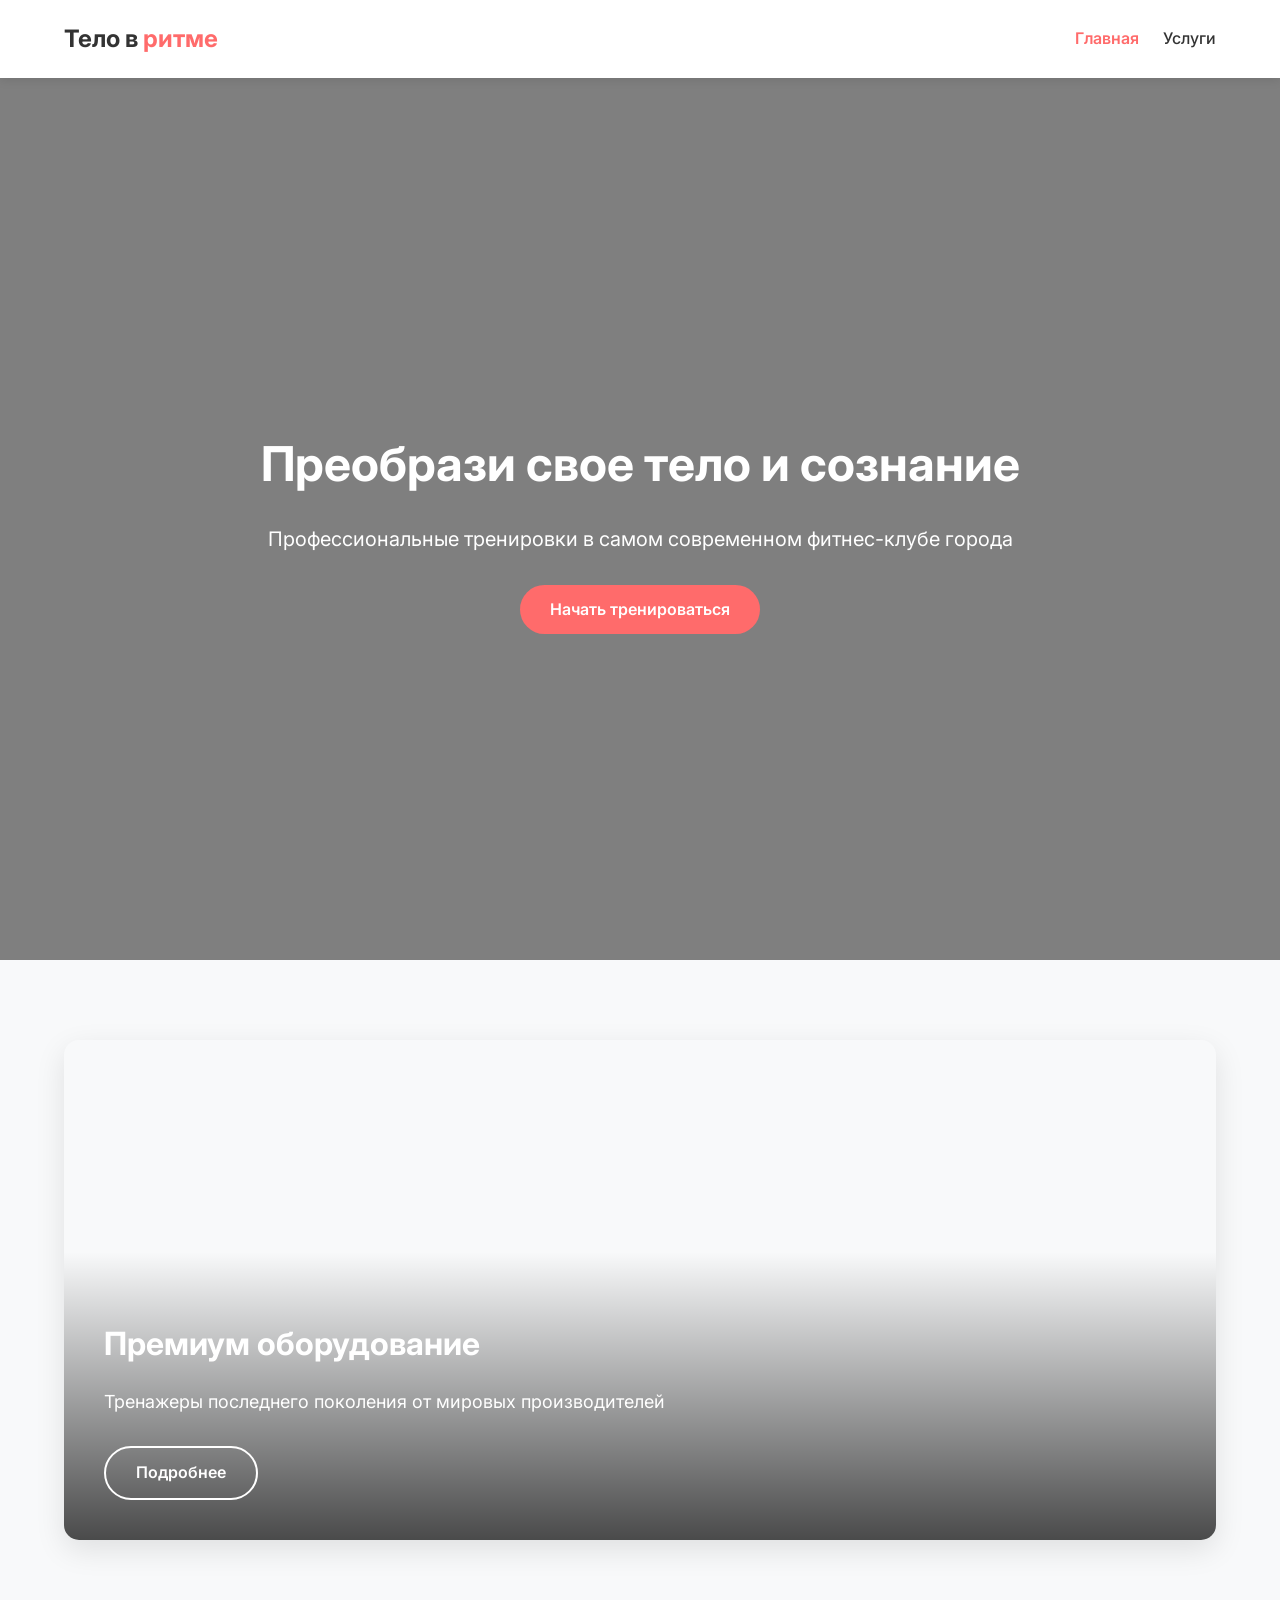
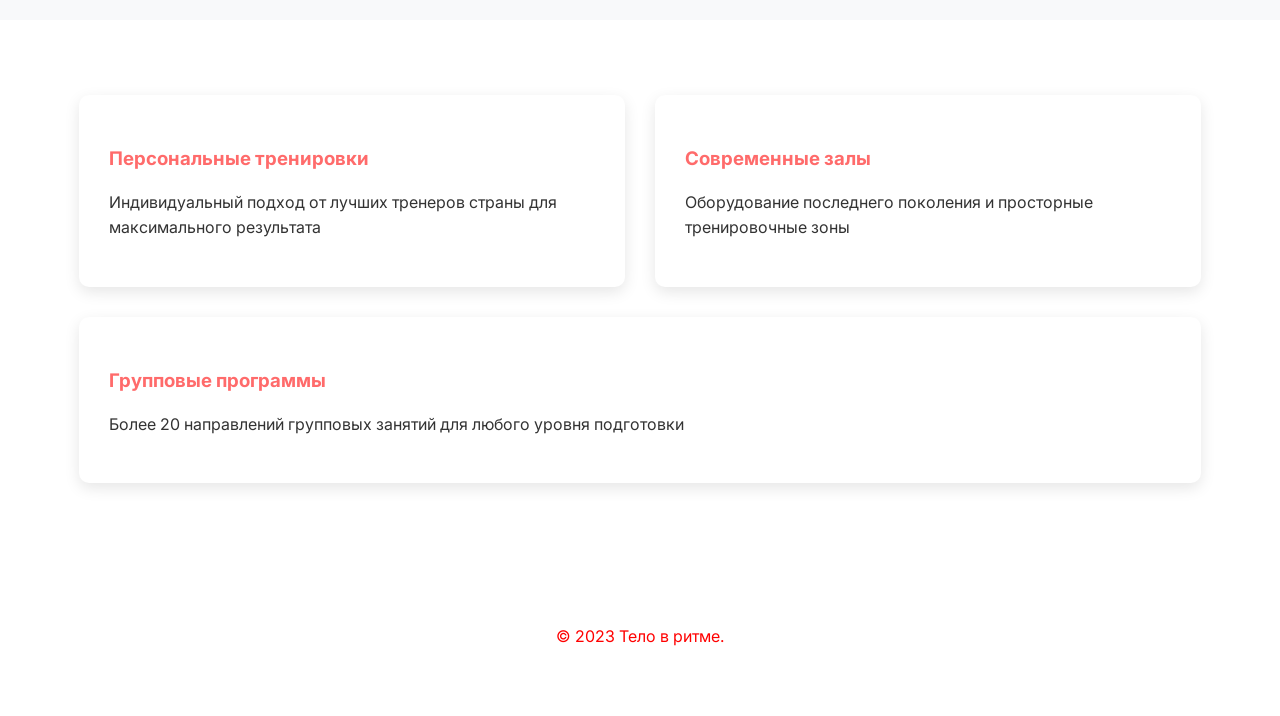
==== index.html @ a2f5a1ae "first-two-pages" ====
<!DOCTYPE html>
<html lang="ru">
<head>
  <meta charset="UTF-8">
  <meta name="viewport" content="width=device-width, initial-scale=1.0">
  <title>Тело в ритме | Премиум фитнес-клуб</title>
  <link href="https://fonts.googleapis.com/css2?family=Inter:wght@400;500;600;700&display=swap" rel="stylesheet">
  <link rel="stylesheet" href="style.css">
</head>
<body>
  <header>
    <div class="container header-content">
      <div class="logo">Тело в <span>ритме</span></div>
      <nav>
        <a href="index.html" class="active">Главная</a>
        <a href="services.html">Услуги</a>
      </nav>
    </div>
  </header>
  <section class="hero">
    <div class="container">
      <div class="hero-content">
        <h1>Преобрази свое тело и сознание</h1>
        <p>Профессиональные тренировки в самом современном фитнес-клубе города</p>
        <a href="services.html" class="btn">Начать тренироваться</a>
      </div>
    </div>
  </section>
  <section class="slider-section">
    <div class="container">
      <div class="slider">
        <div class="slide active">
          <div class="slide-image" style="background-image: url('https://images.unsplash.com/photo-1571902943202-507ec2618e8f?ixlib=rb-4.0.3&ixid=M3wxMjA3fDB8MHxwaG90by1wYWdlfHx8fGVufDB8fHx8fA%3D%3D&auto=format&fit=crop&w=1450&q=80');"></div>
          <div class="slide-content">
            <h2>Премиум оборудование</h2>
            <p>Тренажеры последнего поколения от мировых производителей</p>
            <a href="#" class="btn btn-slide">Подробнее</a>
          </div>
        </div>
        <div class="slide">
          <div class="slide-image" style="background-image: url('https://images.unsplash.com/photo-1571019614242-c5c5dee9f50b?ixlib=rb-1.2.1&auto=format&fit=crop&w=1350&q=80');"></div>
          <div class="slide-content">
            <h2>Групповые занятия</h2>
            <p>20+ направлений для любого уровня подготовки</p>
            <a href="#" class="btn btn-slide">Подробнее</a>
          </div>
        </div>
        <div class="slide">
          <div class="slide-image" style="background-image: url('https://images.unsplash.com/photo-1538805060514-97d9cc17730c?ixlib=rb-1.2.1&auto=format&fit=crop&w=1350&q=80');"></div>
          <div class="slide-content">
            <h2>Персональный подход</h2>
            <p>Индивидуальные программы от лучших тренеров</p>
            <a href="#" class="btn btn-slide">Подробнее</a>
          </div>
        </div>
      </div>
    </div>
  </section>
  <main class="container">
    <section class="features">
      <div class="feature-card">
        <h3>Персональные тренировки</h3>
        <p>Индивидуальный подход от лучших тренеров страны для максимального результата</p>
      </div>
      <div class="feature-card">
        <h3>Современные залы</h3>
        <p>Оборудование последнего поколения и просторные тренировочные зоны</p>
      </div>
      <div class="feature-card">
        <h3>Групповые программы</h3>
        <p>Более 20 направлений групповых занятий для любого уровня подготовки</p>
      </div>
    </section>
  </main>
  <footer>
    <div class="container">
      <p>© 2023 Тело в ритме.</p>
    </div>
  </footer>
</body>
</html>
---- style.css ----
/* Общие стили */
body {
  font-family: 'Inter', sans-serif;
  margin: 0;
  padding: 0;
  color: #333;
  line-height: 1.6;
}
.container {
  width: 90%;
  max-width: 1200px;
  margin: 0 auto;
}
header {
  background-color: #fff;
  box-shadow: 0 2px 10px rgba(0, 0, 0, 0.1);
  padding: 20px 0;
  position: fixed;
  width: 100%;
  top: 0;
  z-index: 1000;
}
.header-content {
  display: flex;
  justify-content: space-between;
  align-items: center;
}
.logo {
  font-size: 24px;
  font-weight: 700;
}
.logo span {
  color: #ff6b6b;
}
nav a {
  margin-left: 20px;
  text-decoration: none;
  color: #333;
  font-weight: 500;
}
nav a.active {
  color: #ff6b6b;
  font-weight: 600;
}
.hero {
  background: linear-gradient(rgba(0, 0, 0, 0.5), rgba(0, 0, 0, 0.5)), url('https://png.pngtree.com/thumb_back/fw800/background/20241210/pngtree-modern-gym-with-dramatic-red-lights-creating-an-intense-atmosphere-for-image_16730154.jpg') no-repeat center center/cover;
  height: 100vh;
  display: flex;
  align-items: center;
  color: white;
  text-align: center;
  margin-top: 0;
  padding-top: 60px;
}
.hero-content {
  max-width: 800px;
  margin: 0 auto;
}
.hero h1 {
  font-size: 48px;
  margin-bottom: 20px;
}
.hero p {
  font-size: 20px;
  margin-bottom: 30px;
}
.btn {
  display: inline-block;
  background-color: #ff6b6b;
  color: white;
  padding: 12px 30px;
  border-radius: 30px;
  text-decoration: none;
  font-weight: 600;
  transition: all 0.3s ease;
}
.btn:hover {
  background-color: #ff5252;
  transform: translateY(-3px);
}
.slider-section {
  padding: 80px 0;
  background-color: #f8f9fa;
}
.slider {
  position: relative;
  height: 500px;
  overflow: hidden;
  border-radius: 15px;
  box-shadow: 0 10px 30px rgba(0, 0, 0, 0.1);
}
.slide {
  position: absolute;
  top: 0;
  left: 0;
  width: 100%;
  height: 100%;
  opacity: 0;
  transition: opacity 0.5s ease;
}
.slide.active {
  opacity: 1;
}
.slide-image {
  position: absolute;
  width: 100%;
  height: 100%;
  background-size: cover;
  background-position: center;
}
.slide-content {
  position: absolute;
  bottom: 0;
  left: 0;
  right: 0;
  padding: 40px;
  background: linear-gradient(transparent, rgba(0, 0, 0, 0.7));
  color: white;
}
.slide-content h2 {
  font-size: 32px;
  margin-bottom: 15px;
}
.slide-content p {
  font-size: 18px;
  margin-bottom: 20px;
}
.btn-slide {
  background-color: transparent;
  border: 2px solid white;
  margin-top: 10px;
}
.btn-slide:hover {
  background-color: rgba(255, 255, 255, 0.2);
}
.features {
  display: flex;
  justify-content: space-between;
  margin: 60px 0;
  flex-wrap: wrap;
}
.feature-card {
  flex: 1;
  min-width: 300px;
  margin: 15px;
  padding: 30px;
  background-color: #fff;
  border-radius: 10px;
  box-shadow: 0 5px 15px rgba(0, 0, 0, 0.1);
  transition: all 0.3s ease;
}
.feature-card:hover {
  transform: translateY(-5px);
  box-shadow: 0 10px 25px rgba(0, 0, 0, 0.15);
}
.feature-card h3 {
  color: #ff6b6b;
  margin-bottom: 15px;
}
/* Страница услуг */
.services-header {
  text-align: center;
  margin: 80px 0;
}
.services-header h1 {
  font-size: 48px;
  margin-bottom: 20px;
}
.search-container {
  max-width: 600px;
  margin: 0 auto 50px;
  position: relative;
}
.search-container input {
  width: 100%;
  padding: 15px 20px;
  border: none;
  border-radius: 50px;
  box-shadow: 0 5px 15px rgba(0,0,0,0.05);
  font-size: 16px;
}
.search-container button {
  position: absolute;
  right: 5px;
  top: 5px;
  background: var(--primary);
  color: var(--white);
  border: none;
  border-radius: 50px;
  padding: 10px 25px;
  cursor: pointer;
}
.service-list {
  display: grid;
  grid-template-columns: repeat(auto-fill, minmax(350px, 1fr));
  gap: 30px;
  margin: 50px 0;
}
.service-item {
  background: var(--white);
  border-radius: 10px;
  overflow: hidden;
  box-shadow: 0 5px 15px rgba(0,0,0,0.05);
  transition: all 0.3s ease;
}
.service-item:hover {
  transform: translateY(-10px);
  box-shadow: 0 15px 30px rgba(0,0,0,0.1);
}
.service-details {
  padding: 30px;
}
.service-details h3 {
  font-size: 22px;
  margin-bottom: 10px;
  color: var(--black);
}
.service-details p {
  color: var(--text-light);
  margin-bottom: 20px;
}
.price {
  font-size: 24px;
  font-weight: 700;
  color: var(--primary);
}
.pagination {
  display: flex;
  justify-content: center;
  gap: 10px;
  margin: 50px 0;
}
.page-btn {
  width: 40px;
  height: 40px;
  border-radius: 50%;
  border: none;
  background: var(--white);
  color: var(--text);
  cursor: pointer;
  transition: all 0.3s ease;
}
.page-btn.active {
  background: var(--primary);
  color: var(--white);
}
/* Подвал */
footer {
  background: var(--black);
  color: var(--white);
  padding: 50px 0;
  text-align: center;
}
footer p {
  color: red
}
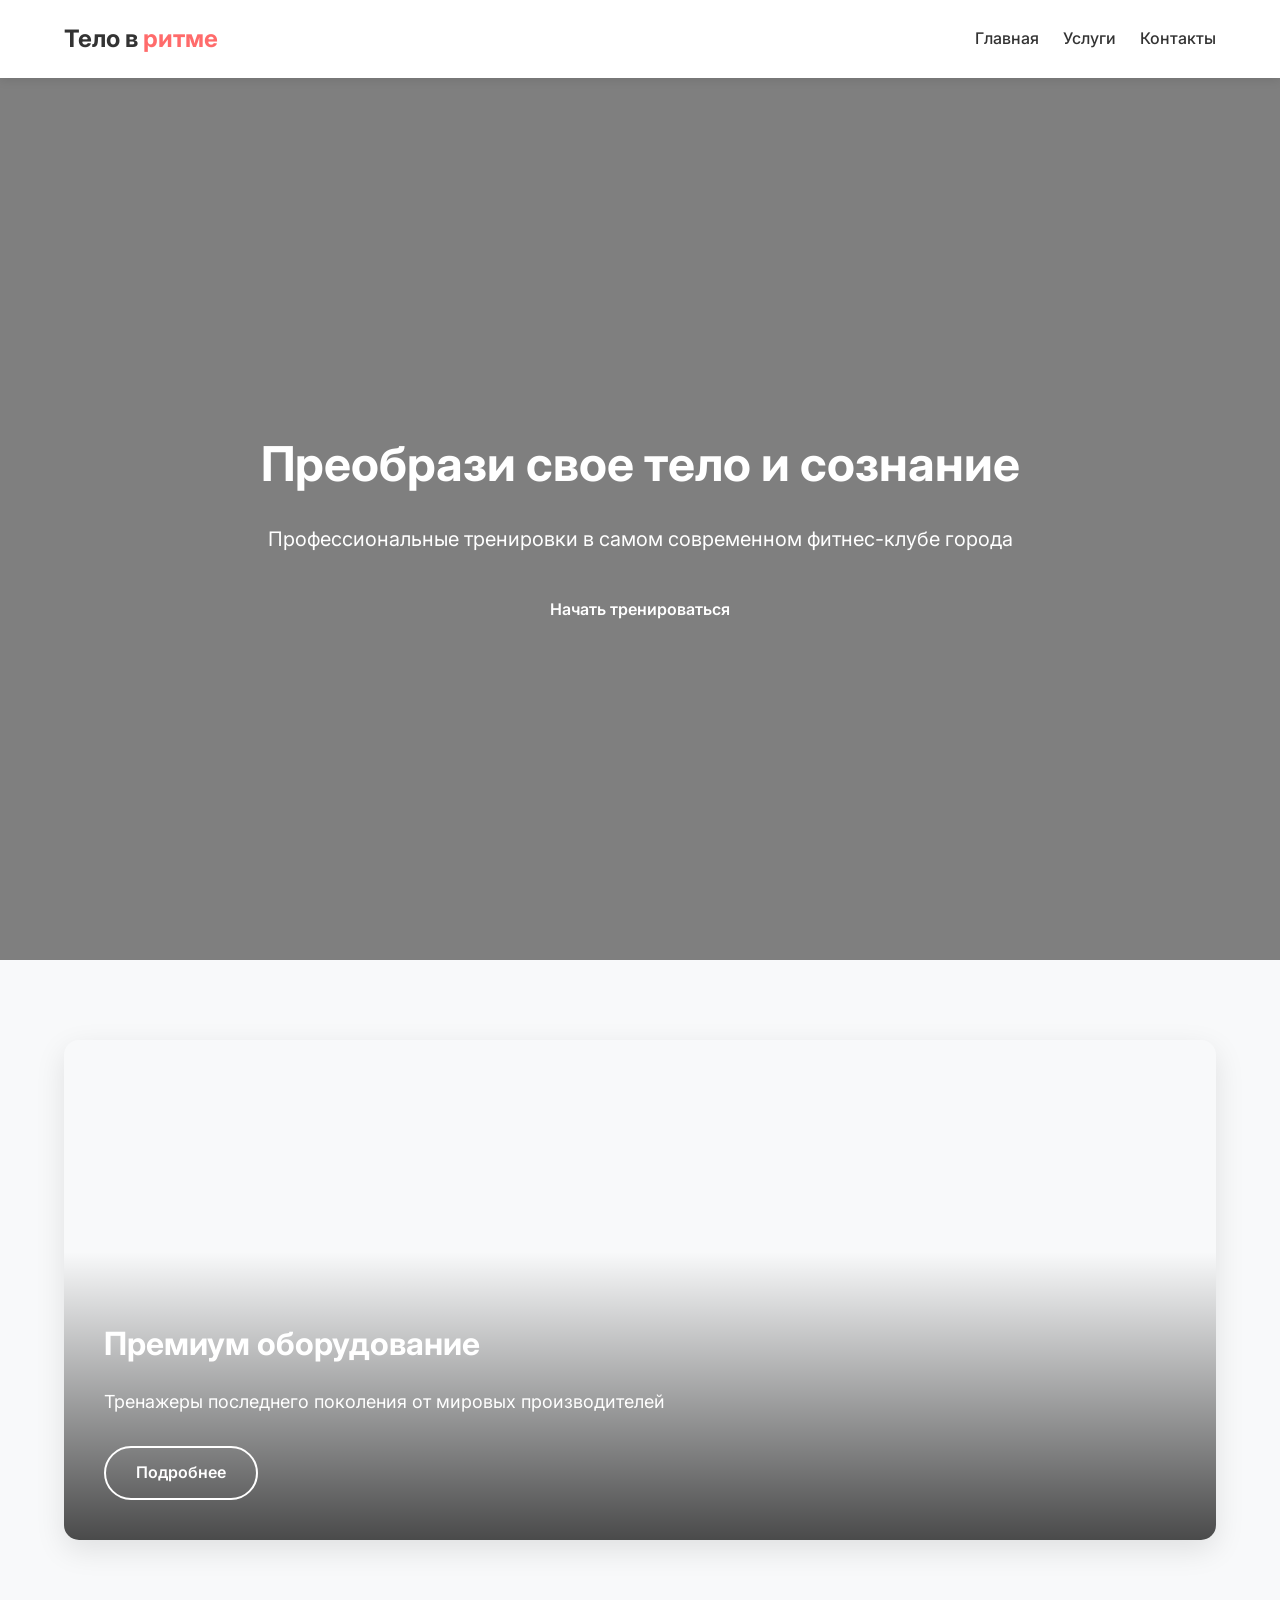
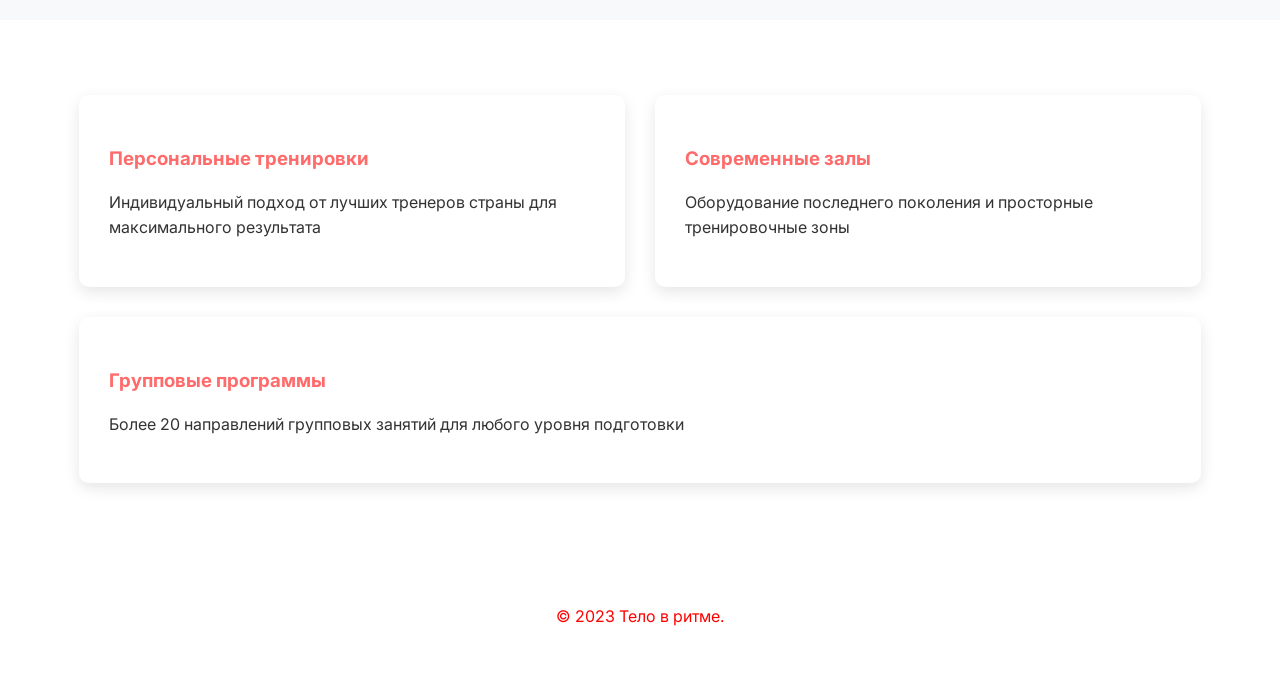
==== commit b490eb5a: "first-two-pages" ====
--- a/index.html
+++ b/index.html
@@ -12,9 +12,10 @@
     <div class="container header-content">
       <div class="logo">Тело в <span>ритме</span></div>
       <nav>
-        <a href="index.html" class="active">Главная</a>
-        <a href="services.html">Услуги</a>
-      </nav>
+  <a href="index.html">Главная</a>
+  <a href="services.html">Услуги</a>
+  <a href="contacts.html">Контакты</a>
+</nav>
     </div>
   </header>
   <section class="hero">
--- a/style.css
+++ b/style.css
@@ -157,20 +157,34 @@
   color: #ff6b6b;
   margin-bottom: 15px;
 }
-/* Страница услуг */
+/* Основное содержимое */
+main {
+  margin-top: 80px;
+}
+
+/* Заголовок страницы */
 .services-header {
   text-align: center;
   margin: 80px 0;
 }
+
 .services-header h1 {
   font-size: 48px;
   margin-bottom: 20px;
 }
+
+.services-header p {
+  font-size: 18px;
+  color: var(--text-light);
+}
+
+/* Поиск */
 .search-container {
   max-width: 600px;
   margin: 0 auto 50px;
   position: relative;
 }
+
 .search-container input {
   width: 100%;
   padding: 15px 20px;
@@ -179,6 +193,7 @@
   box-shadow: 0 5px 15px rgba(0,0,0,0.05);
   font-size: 16px;
 }
+
 .search-container button {
   position: absolute;
   right: 5px;
@@ -190,46 +205,113 @@
   padding: 10px 25px;
   cursor: pointer;
 }
+
+.btn {
+  display: inline-block;
+  background-color: var(--primary);
+  color: var(--white);
+  padding: 12px 30px;
+  border-radius: 30px;
+  text-decoration: none;
+  font-weight: 600;
+  transition: all 0.3s ease;
+}
+
+.btn:hover {
+  background-color: #ff5252;
+  transform: translateY(-3px);
+}
+
+/* Сортировка */
+.sort-options {
+  display: flex;
+  gap: 10px;
+  margin-bottom: 30px;
+  flex-wrap: wrap;
+  justify-content: center;
+}
+
+.sort-btn {
+  padding: 10px 15px;
+  border: none;
+  border-radius: 30px;
+  background-color: #f0f0f0;
+  color: var(--text);
+  cursor: pointer;
+  transition: all 0.3s ease;
+  font-weight: 500;
+}
+
+.sort-btn:hover {
+  background-color: #e0e0e0;
+}
+
+.sort-btn.active {
+  background-color: var(--primary);
+  color: var(--white);
+}
+
+/* Карточки услуг */
 .service-list {
   display: grid;
-  grid-template-columns: repeat(auto-fill, minmax(350px, 1fr));
+  grid-template-columns: repeat(auto-fill, minmax(300px, 1fr));
   gap: 30px;
   margin: 50px 0;
 }
+
 .service-item {
   background: var(--white);
   border-radius: 10px;
   overflow: hidden;
   box-shadow: 0 5px 15px rgba(0,0,0,0.05);
   transition: all 0.3s ease;
-}
+  width: 400px; 
+  margin: 0 auto; 
+}
+
 .service-item:hover {
   transform: translateY(-10px);
   box-shadow: 0 15px 30px rgba(0,0,0,0.1);
 }
+
 .service-details {
   padding: 30px;
-}
+  height: 100%;
+  box-sizing: border-box;
+}
+
 .service-details h3 {
   font-size: 22px;
   margin-bottom: 10px;
   color: var(--black);
 }
+
 .service-details p {
   color: var(--text-light);
   margin-bottom: 20px;
 }
+
 .price {
   font-size: 24px;
   font-weight: 700;
   color: var(--primary);
 }
+
+.service-link {
+  display: block;
+  text-decoration: none;
+  color: inherit;
+  height: 100%;
+}
+
+/* Пагинация */
 .pagination {
   display: flex;
   justify-content: center;
   gap: 10px;
   margin: 50px 0;
 }
+
 .page-btn {
   width: 40px;
   height: 40px;
@@ -240,6 +322,7 @@
   cursor: pointer;
   transition: all 0.3s ease;
 }
+
 .page-btn.active {
   background: var(--primary);
   color: var(--white);
@@ -253,4 +336,265 @@
 }
 footer p {
   color: red
+}
+/* Стили для страницы детального просмотра услуги */
+.service-detail {
+  padding: 60px 0;
+}
+
+.service-gallery {
+  margin-bottom: 40px;
+}
+
+.main-image {
+  margin-bottom: 20px;
+}
+
+.main-image img {
+  width: 100%;
+  border-radius: 10px;
+  box-shadow: 0 5px 15px rgba(0,0,0,0.1);
+}
+
+.thumbnails {
+  display: flex;
+  gap: 10px;
+}
+
+.thumbnail {
+  width: 80px;
+  height: 80px;
+  border-radius: 5px;
+  overflow: hidden;
+  cursor: pointer;
+  opacity: 0.7;
+  transition: all 0.3s ease;
+}
+
+.thumbnail:hover, .thumbnail.active {
+  opacity: 1;
+  transform: scale(1.05);
+}
+
+.thumbnail img {
+  width: 100%;
+  height: 100%;
+  object-fit: cover;
+}
+
+.service-info {
+  margin-bottom: 60px;
+}
+
+.service-info h1 {
+  font-size: 36px;
+  margin-bottom: 10px;
+  color: #333;
+}
+
+.price {
+  font-size: 28px;
+  font-weight: 700;
+  color: #ff6b6b;
+  margin-bottom: 30px;
+}
+
+.description, .features, .trainer {
+  margin-bottom: 40px;
+}
+
+.description h2, .features h2, .trainer h2, .reviews h2 {
+  font-size: 28px;
+  margin-bottom: 20px;
+  color: #333;
+}
+
+.features ul {
+  padding-left: 20px;
+}
+
+.features li {
+  margin-bottom: 10px;
+}
+
+.trainer-card {
+  display: flex;
+  gap: 20px;
+  align-items: center;
+  background: #f9f9f9;
+  padding: 20px;
+  border-radius: 10px;
+}
+
+.trainer-card img {
+  width: 100px;
+  height: 100px;
+  border-radius: 50%;
+  object-fit: cover;
+}
+
+.trainer-info h3 {
+  margin-bottom: 10px;
+  color: #333;
+}
+
+.certificates {
+  font-size: 14px;
+  color: #666;
+  margin-top: 10px;
+}
+
+.reviews {
+  padding-top: 40px;
+  border-top: 1px solid #eee;
+}
+
+.review-list {
+  margin-bottom: 30px;
+}
+
+.review {
+  background: #fff;
+  padding: 20px;
+  border-radius: 10px;
+  box-shadow: 0 5px 15px rgba(0,0,0,0.05);
+  margin-bottom: 20px;
+}
+
+.review-header {
+  display: flex;
+  justify-content: space-between;
+  margin-bottom: 15px;
+  align-items: center;
+}
+
+.review-author {
+  font-weight: 600;
+}
+
+.review-date {
+  color: #666;
+  font-size: 14px;
+}
+
+.review-rating {
+  color: #ffc107;
+}
+
+.btn-outline {
+  background: transparent;
+  border: 2px solid #ff6b6b;
+  color: #ff6b6b;
+}
+
+.btn-outline:hover {
+  background: #ff6b6b;
+  color: white;
+}
+
+/* Стили для страницы контактов */
+.contacts-page {
+  padding: 60px 0;
+}
+
+.contacts-page h1 {
+  text-align: center;
+  margin-bottom: 50px;
+  font-size: 36px;
+}
+
+.contact-grid {
+  display: grid;
+  grid-template-columns: 1fr 1fr;
+  gap: 40px;
+}
+
+.contact-form h2, .contact-info h2 {
+  font-size: 28px;
+  margin-bottom: 20px;
+  color: #333;
+}
+
+.form-group {
+  margin-bottom: 20px;
+}
+
+.form-group label {
+  display: block;
+  margin-bottom: 8px;
+  font-weight: 500;
+}
+
+.form-group input, .form-group textarea {
+  width: 100%;
+  padding: 12px 15px;
+  border: 1px solid #ddd;
+  border-radius: 5px;
+  font-family: 'Inter', sans-serif;
+}
+
+.form-group textarea {
+  resize: vertical;
+  min-height: 120px;
+}
+
+.map img {
+  width: 100%;
+  border-radius: 10px;
+  margin-bottom: 30px;
+}
+
+.contact-details h3 {
+  margin: 20px 0 10px;
+  color: #333;
+}
+
+.social-icons {
+  display: flex;
+  gap: 15px;
+  margin-top: 15px;
+}
+
+.social-icons a {
+  transition: transform 0.3s ease;
+}
+
+.social-icons a:hover {
+  transform: translateY(-3px);
+}
+
+@media (max-width: 768px) {
+  .contact-grid {
+    grid-template-columns: 1fr;
+  }
+}
+/* Стили для статической карты */
+.static-map {
+  margin: 40px 0;
+  text-align: center;
+}
+
+.static-map h2 {
+  font-size: 24px;
+  margin-bottom: 20px;
+  color: #333;
+}
+
+.static-map img {
+  width: 100%;
+  max-width: 800px;
+  height: auto;
+  border-radius: 10px;
+  box-shadow: 0 5px 15px rgba(0,0,0,0.1);
+  border: 1px solid #eee;
+}
+
+.map-address {
+  margin-top: 15px;
+  font-size: 16px;
+  color: #666;
+  display: flex;
+  align-items: center;
+  justify-content: center;
+  gap: 8px;
 }
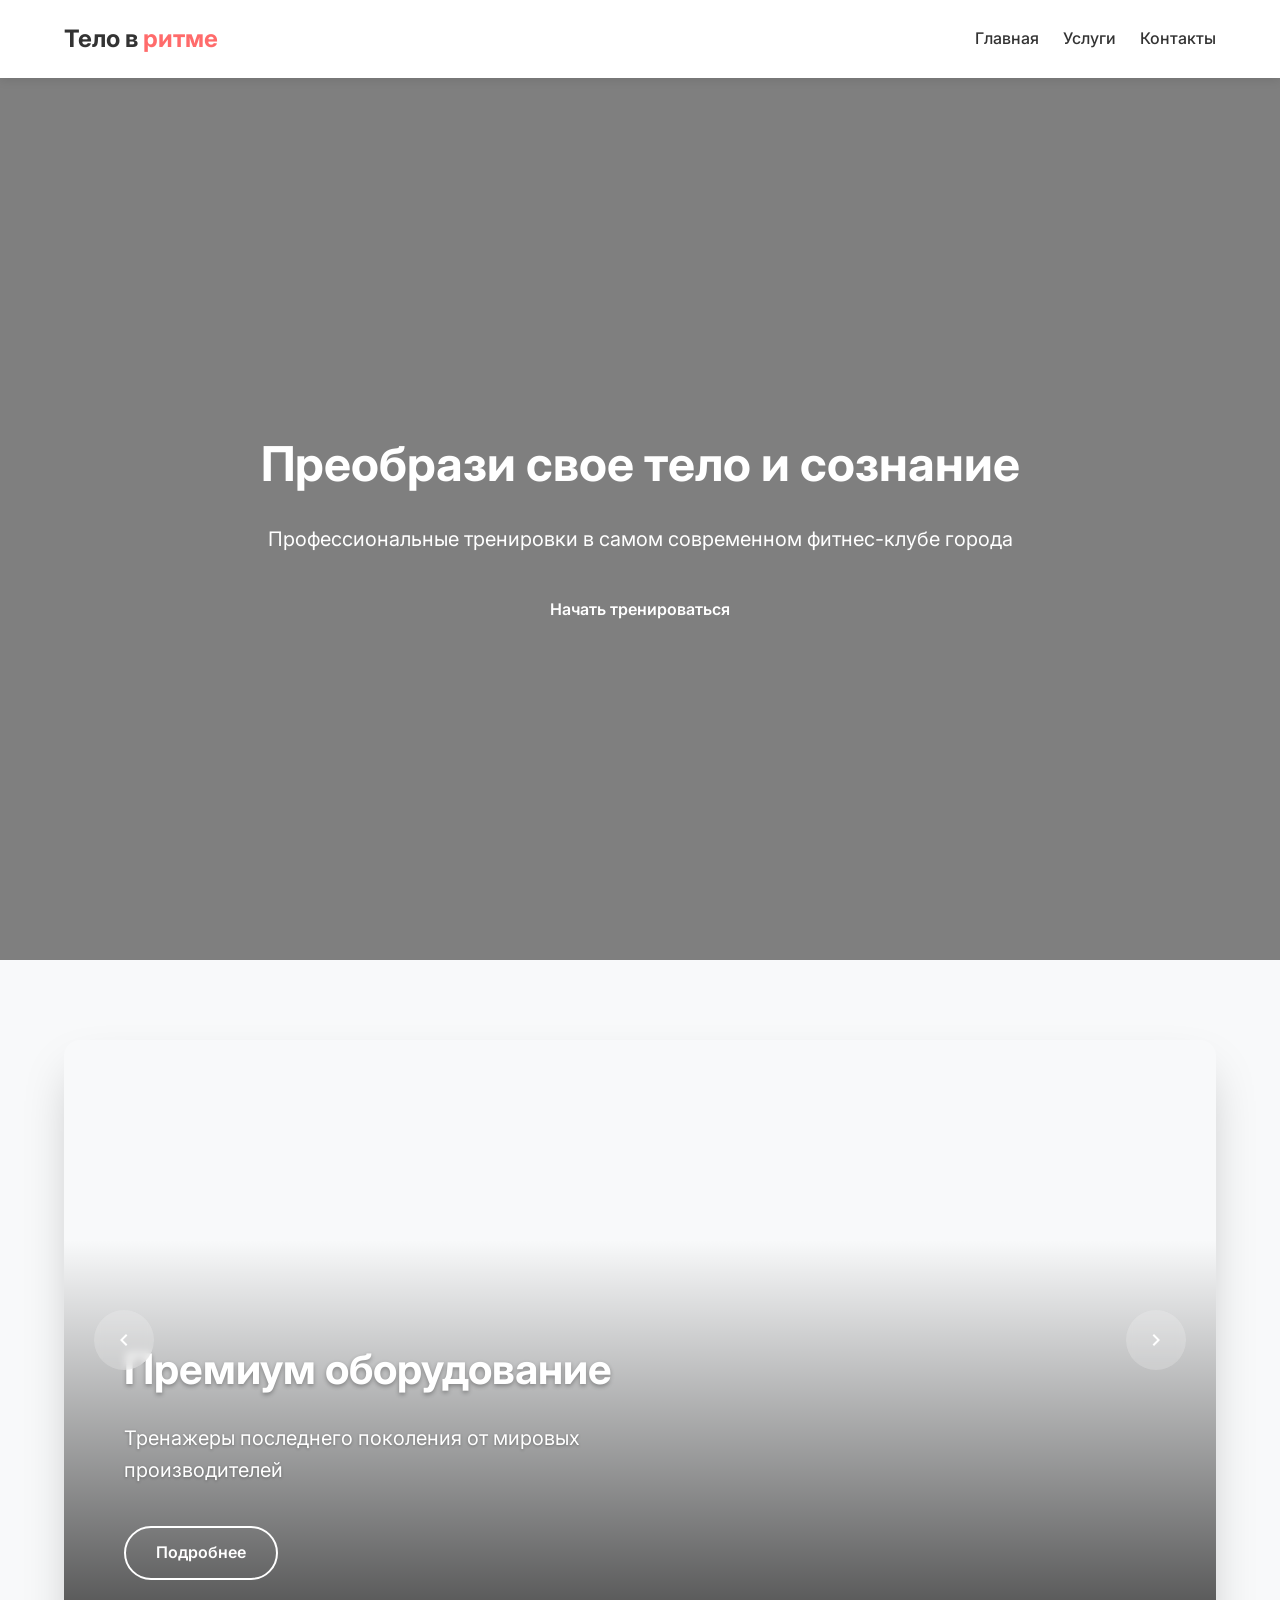
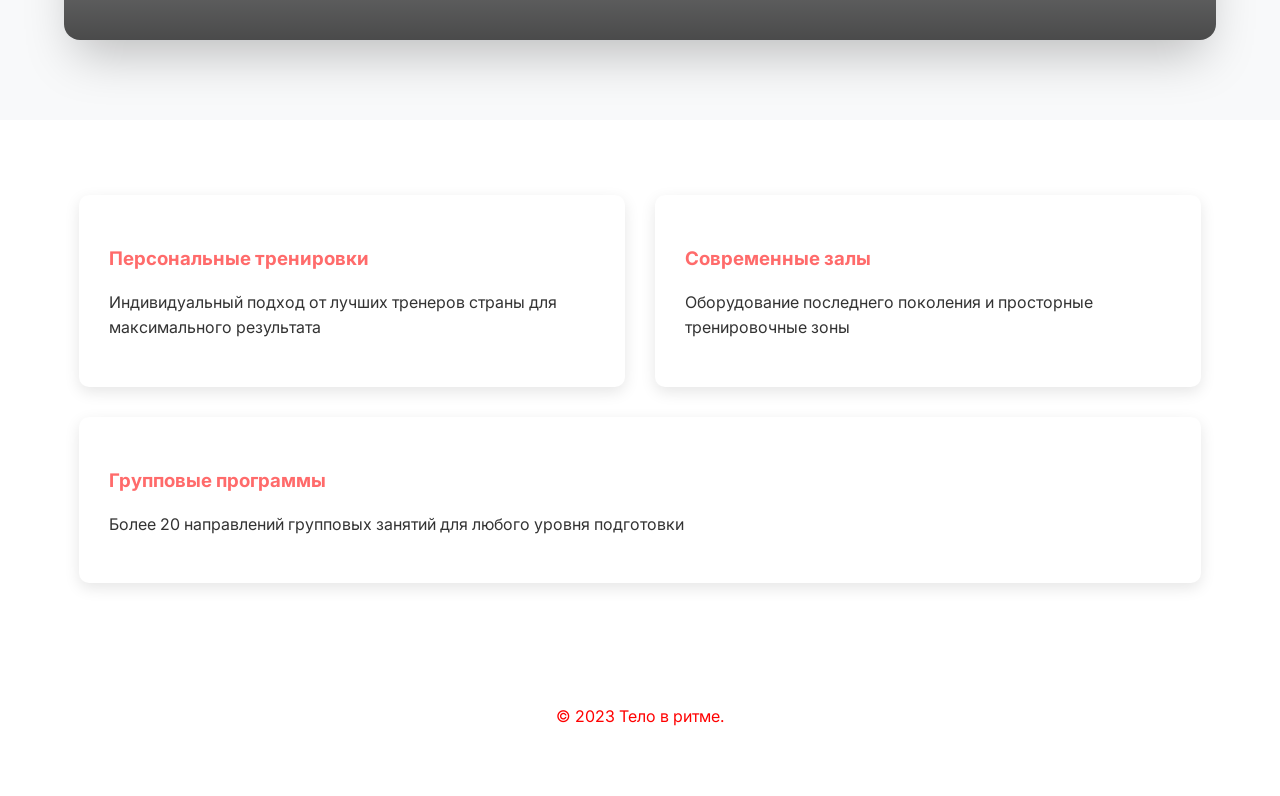
==== commit 54ed39c7: "изменения" ====
--- a/index.html
+++ b/index.html
@@ -12,15 +12,15 @@
     <div class="container header-content">
       <div class="logo">Тело в <span>ритме</span></div>
       <nav>
-  <a href="index.html">Главная</a>
-  <a href="services.html">Услуги</a>
-  <a href="contacts.html">Контакты</a>
-</nav>
+        <a href="index.html">Главная</a>
+        <a href="services.html">Услуги</a>
+        <a href="contacts.html">Контакты</a>
+      </nav>
     </div>
   </header>
   <section class="hero">
     <div class="container">
-      <div class="hero-content">
+      <div class="hero-content fade-in">
         <h1>Преобрази свое тело и сознание</h1>
         <p>Профессиональные тренировки в самом современном фитнес-клубе города</p>
         <a href="services.html" class="btn">Начать тренироваться</a>
@@ -28,46 +28,62 @@
     </div>
   </section>
   <section class="slider-section">
-    <div class="container">
-      <div class="slider">
-        <div class="slide active">
-          <div class="slide-image" style="background-image: url('https://images.unsplash.com/photo-1571902943202-507ec2618e8f?ixlib=rb-4.0.3&ixid=M3wxMjA3fDB8MHxwaG90by1wYWdlfHx8fGVufDB8fHx8fA%3D%3D&auto=format&fit=crop&w=1450&q=80');"></div>
-          <div class="slide-content">
-            <h2>Премиум оборудование</h2>
-            <p>Тренажеры последнего поколения от мировых производителей</p>
-            <a href="#" class="btn btn-slide">Подробнее</a>
-          </div>
-        </div>
-        <div class="slide">
-          <div class="slide-image" style="background-image: url('https://images.unsplash.com/photo-1571019614242-c5c5dee9f50b?ixlib=rb-1.2.1&auto=format&fit=crop&w=1350&q=80');"></div>
-          <div class="slide-content">
-            <h2>Групповые занятия</h2>
-            <p>20+ направлений для любого уровня подготовки</p>
-            <a href="#" class="btn btn-slide">Подробнее</a>
-          </div>
-        </div>
-        <div class="slide">
-          <div class="slide-image" style="background-image: url('https://images.unsplash.com/photo-1538805060514-97d9cc17730c?ixlib=rb-1.2.1&auto=format&fit=crop&w=1350&q=80');"></div>
-          <div class="slide-content">
-            <h2>Персональный подход</h2>
-            <p>Индивидуальные программы от лучших тренеров</p>
-            <a href="#" class="btn btn-slide">Подробнее</a>
-          </div>
+  <div class="container">
+    <div class="slider">
+      <!-- Слайд 1 -->
+      <div class="slide active">
+        <div class="slide-image" style="background-image: url('https://images.unsplash.com/photo-1571902943202-507ec2618e8f?ixlib=rb-4.0.3&ixid=M3wxMjA3fDB8MHxwaG90by1wYWdlfHx8fGVufDB8fHx8fA%3D%3D&auto=format&fit=crop&w=1450&q=80');"></div>
+        <div class="slide-content">
+          <h2>Премиум оборудование</h2>
+          <p>Тренажеры последнего поколения от мировых производителей</p>
+          <a href="#" class="btn btn-slide">Подробнее</a>
         </div>
       </div>
+      
+      <!-- Слайд 2 -->
+      <div class="slide">
+        <div class="slide-image" style="background-image: url('https://images.unsplash.com/photo-1571019614242-c5c5dee9f50b?ixlib=rb-1.2.1&auto=format&fit=crop&w=1350&q=80');"></div>
+        <div class="slide-content">
+          <h2>Групповые занятия</h2>
+          <p>20+ направлений для любого уровня подготовки</p>
+          <a href="#" class="btn btn-slide">Подробнее</a>
+        </div>
+      </div>
+      
+      <!-- Слайд 3 -->
+      <div class="slide">
+        <div class="slide-image" style="background-image: url('https://images.unsplash.com/photo-1538805060514-97d9cc17730c?ixlib=rb-1.2.1&auto=format&fit=crop&w=1350&q=80');"></div>
+        <div class="slide-content">
+          <h2>Персональный подход</h2>
+          <p>Индивидуальные программы от лучших тренеров</p>
+          <a href="#" class="btn btn-slide">Подробнее</a>
+        </div>
+      </div>
+      
+      <!-- Навигационные точки -->
+      <div class="slider-dots"></div>
+      
+      <!-- Кнопки управления -->
+      <button class="slider-nav prev-btn">
+        <svg width="24" height="24" viewBox="0 0 24 24"><path d="M15.41 16.59L10.83 12l4.58-4.59L14 6l-6 6 6 6 1.41-1.41z"/></svg>
+      </button>
+      <button class="slider-nav next-btn">
+        <svg width="24" height="24" viewBox="0 0 24 24"><path d="M8.59 16.59L13.17 12 8.59 7.41 10 6l6 6-6 6-1.41-1.41z"/></svg>
+      </button>
     </div>
-  </section>
+  </div>
+</section>
   <main class="container">
     <section class="features">
-      <div class="feature-card">
+      <div class="feature-card fade-in">
         <h3>Персональные тренировки</h3>
         <p>Индивидуальный подход от лучших тренеров страны для максимального результата</p>
       </div>
-      <div class="feature-card">
+      <div class="feature-card fade-in">
         <h3>Современные залы</h3>
         <p>Оборудование последнего поколения и просторные тренировочные зоны</p>
       </div>
-      <div class="feature-card">
+      <div class="feature-card fade-in">
         <h3>Групповые программы</h3>
         <p>Более 20 направлений групповых занятий для любого уровня подготовки</p>
       </div>
@@ -78,5 +94,6 @@
       <p>© 2023 Тело в ритме.</p>
     </div>
   </footer>
+  <script src="script.js"></script>
 </body>
 </html>
--- a/style.css
+++ b/style.css
@@ -597,4 +597,289 @@
   align-items: center;
   justify-content: center;
   gap: 8px;
+}
+/* Стили для слайдера */
+.slider-section {
+  padding: 80px 0;
+  position: relative;
+}
+
+.slider {
+  position: relative;
+  height: 600px;
+  border-radius: 16px;
+  overflow: hidden;
+  box-shadow: 0 25px 50px -12px rgba(0, 0, 0, 0.25);
+}
+
+.slide {
+  position: absolute;
+  top: 0;
+  left: 0;
+  width: 100%;
+  height: 100%;
+  opacity: 0;
+  transition: all 0.8s cubic-bezier(0.77, 0, 0.175, 1);
+  transform: scale(0.95);
+}
+
+.slide.active {
+  opacity: 1;
+  transform: scale(1);
+  z-index: 1;
+}
+
+.slide-image {
+  position: absolute;
+  width: 100%;
+  height: 100%;
+  background-size: cover;
+  background-position: center;
+  filter: brightness(0.8);
+}
+
+.slide-content {
+  position: absolute;
+  bottom: 0;
+  left: 0;
+  right: 0;
+  padding: 60px;
+  color: white;
+  background: linear-gradient(transparent, rgba(0, 0, 0, 0.7));
+  transform: translateY(50px);
+  opacity: 0;
+  transition: all 0.6s ease 0.3s;
+}
+
+.slide.active .slide-content {
+  transform: translateY(0);
+  opacity: 1;
+}
+
+.slide-content h2 {
+  font-size: 42px;
+  margin-bottom: 15px;
+  text-shadow: 0 2px 4px rgba(0,0,0,0.3);
+}
+
+.slide-content p {
+  font-size: 20px;
+  margin-bottom: 30px;
+  max-width: 600px;
+  text-shadow: 0 1px 3px rgba(0,0,0,0.3);
+}
+
+.btn-slide {
+  background-color: transparent;
+  border: 2px solid white;
+  color: white;
+  padding: 12px 30px;
+  font-weight: 600;
+  transition: all 0.3s ease;
+}
+
+.btn-slide:hover {
+  background-color: rgba(255,255,255,0.2);
+}
+
+/* Навигационные кнопки */
+.slider-nav {
+  position: absolute;
+  top: 50%;
+  transform: translateY(-50%);
+  width: 60px;
+  height: 60px;
+  background: rgba(255,255,255,0.2);
+  border: none;
+  border-radius: 50%;
+  color: white;
+  cursor: pointer;
+  z-index: 10;
+  display: flex;
+  align-items: center;
+  justify-content: center;
+  transition: all 0.3s ease;
+  backdrop-filter: blur(5px);
+}
+
+.slider-nav:hover {
+  background: rgba(255,255,255,0.3);
+  transform: translateY(-50%) scale(1.1);
+}
+
+.slider-nav svg {
+  width: 24px;
+  height: 24px;
+  fill: white;
+}
+
+.prev-btn {
+  left: 30px;
+}
+
+.next-btn {
+  right: 30px;
+}
+
+/* Навигационные точки */
+.slider-dots {
+  position: absolute;
+  bottom: 30px;
+  left: 50%;
+  transform: translateX(-50%);
+  display: flex;
+  gap: 10px;
+  z-index: 10;
+}
+
+.slider-dots .dot {
+  width: 12px;
+  height: 12px;
+  border-radius: 50%;
+  background: rgba(255,255,255,0.5);
+  cursor: pointer;
+  transition: all 0.3s ease;
+}
+
+.slider-dots .dot.active {
+  background: white;
+  transform: scale(1.2);
+}
+
+/* Адаптивность */
+@media (max-width: 768px) {
+  .slider {
+    height: 500px;
+  }
+  
+  .slide-content {
+    padding: 30px;
+  }
+  
+  .slide-content h2 {
+    font-size: 32px;
+  }
+  
+  .slide-content p {
+    font-size: 16px;
+  }
+  
+  .slider-nav {
+    width: 50px;
+    height: 50px;
+  }
+}
+/* Стили для поиска и сортировки */
+.search-container {
+  position: relative;
+  margin-bottom: 30px;
+}
+
+.search-container input {
+  width: 100%;
+  padding: 12px 20px;
+  border: 1px solid #ddd;
+  border-radius: 30px;
+  font-size: 16px;
+  transition: all 0.3s ease;
+}
+
+.search-container input:focus {
+  outline: none;
+  border-color: #ff6b6b;
+  box-shadow: 0 0 0 2px rgba(255, 107, 107, 0.2);
+}
+
+.search-container button {
+  position: absolute;
+  right: 5px;
+  top: 5px;
+  background: #ff6b6b;
+  color: white;
+  border: none;
+  border-radius: 25px;
+  padding: 7px 20px;
+  cursor: pointer;
+  transition: all 0.3s ease;
+}
+
+.search-container button:hover {
+  background: #ff5252;
+}
+
+.sort-options {
+  display: flex;
+  flex-wrap: wrap;
+  gap: 10px;
+  margin-bottom: 30px;
+  justify-content: center;
+}
+
+.sort-btn {
+  padding: 8px 16px;
+  background: #f0f0f0;
+  border: none;
+  border-radius: 20px;
+  cursor: pointer;
+  transition: all 0.3s ease;
+  font-size: 14px;
+}
+
+.sort-btn:hover {
+  background: #e0e0e0;
+}
+
+.sort-btn.active {
+  background: #ff6b6b;
+  color: white;
+}
+
+/* Стили для пагинации */
+.pagination {
+  display: flex;
+  justify-content: center;
+  gap: 8px;
+  margin-top: 40px;
+}
+
+.page-btn {
+  width: 40px;
+  height: 40px;
+  border-radius: 50%;
+  border: 1px solid #ddd;
+  background: white;
+  color: #333;
+  cursor: pointer;
+  transition: all 0.3s ease;
+  display: flex;
+  align-items: center;
+  justify-content: center;
+}
+
+.page-btn:hover {
+  border-color: #ff6b6b;
+  color: #ff6b6b;
+}
+
+.page-btn.active {
+  background: #ff6b6b;
+  color: white;
+  border-color: #ff6b6b;
+}
+
+/* Адаптивность */
+@media (max-width: 768px) {
+  .sort-options {
+    flex-direction: column;
+    align-items: center;
+  }
+  
+  .sort-btn {
+    width: 100%;
+    max-width: 250px;
+  }
+  
+  .service-item {
+    width: 100%;
+  }
 }
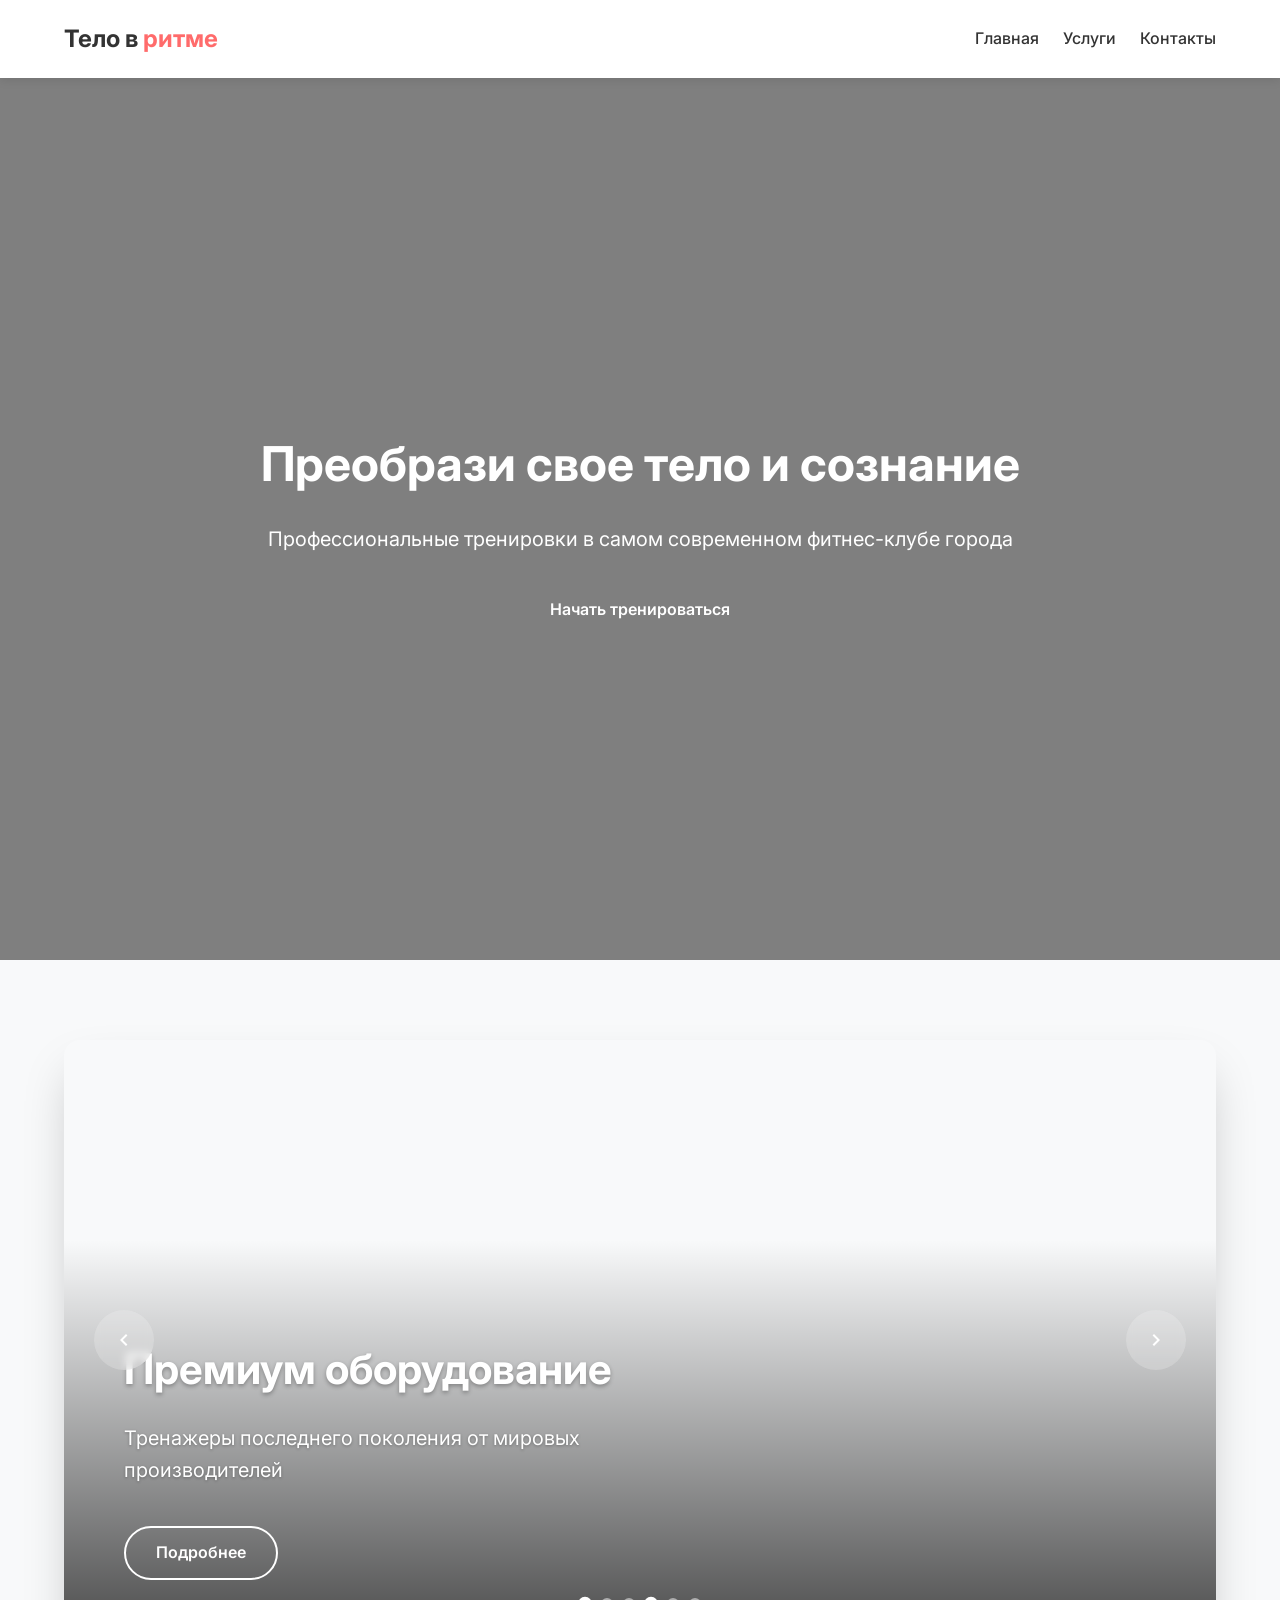
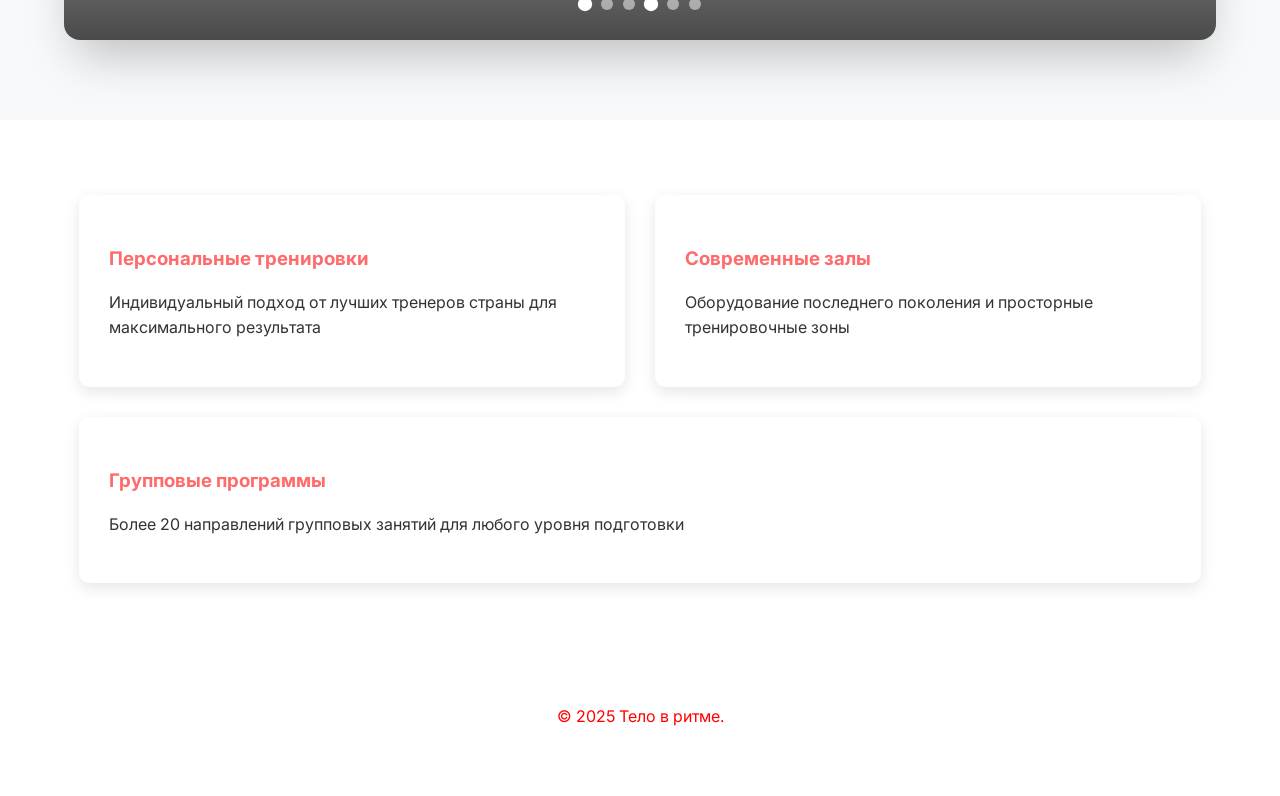
==== commit 2fc36bcf: "возможность клика на миниатюры для просмотра изображений в увеличенном виде, функциональность для до" ====
--- a/index.html
+++ b/index.html
@@ -91,7 +91,7 @@
   </main>
   <footer>
     <div class="container">
-      <p>© 2023 Тело в ритме.</p>
+      <p>© 2025 Тело в ритме.</p>
     </div>
   </footer>
   <script src="script.js"></script>
--- a/style.css
+++ b/style.css
@@ -882,4 +882,85 @@
   .service-item {
     width: 100%;
   }
+}
+/* Стили для формы отзыва */
+.review-form {
+  background: #fff;
+  padding: 25px;
+  border-radius: 10px;
+  box-shadow: 0 5px 15px rgba(0,0,0,0.05);
+  margin-bottom: 30px;
+}
+
+.review-form h3 {
+  margin-bottom: 20px;
+  color: #333;
+}
+
+#add-review-form {
+  display: flex;
+  flex-direction: column;
+}
+
+.form-group {
+  margin-bottom: 15px;
+}
+
+.form-group label {
+  display: block;
+  margin-bottom: 5px;
+  font-weight: 500;
+}
+
+.form-group input,
+.form-group textarea,
+.form-group select {
+  width: 100%;
+  padding: 10px 15px;
+  border: 1px solid #ddd;
+  border-radius: 5px;
+  font-family: 'Inter', sans-serif;
+}
+
+.form-group textarea {
+  min-height: 100px;
+  resize: vertical;
+}
+
+.form-group select {
+  appearance: none;
+  background-image: url("data:image/svg+xml;charset=UTF-8,%3csvg xmlns='http://www.w3.org/2000/svg' viewBox='0 0 24 24' fill='none' stroke='currentColor' stroke-width='2' stroke-linecap='round' stroke-linejoin='round'%3e%3cpolyline points='6 9 12 15 18 9'%3e%3c/polyline%3e%3c/svg%3e");
+  background-repeat: no-repeat;
+  background-position: right 10px center;
+  background-size: 1em;
+}
+
+/* Анимация для миниатюр */
+.thumbnail {
+  transition: transform 0.3s ease, opacity 0.3s ease;
+}
+
+.thumbnail:hover {
+  transform: scale(1.1);
+}
+/* Стили для сообщений об ошибке */
+.error-message {
+  color: #ff6b6b;
+  font-size: 14px;
+  margin-top: 5px;
+}
+
+/* Стили для невалидных полей */
+input:invalid, textarea:invalid {
+  border-color: #ff6b6b !important;
+}
+
+/* Стили для социальных иконок */
+.social-icons a {
+  display: inline-block;
+  transition: transform 0.3s ease;
+}
+
+.social-icons a:hover {
+  transform: translateY(-3px) scale(1.1);
 }
